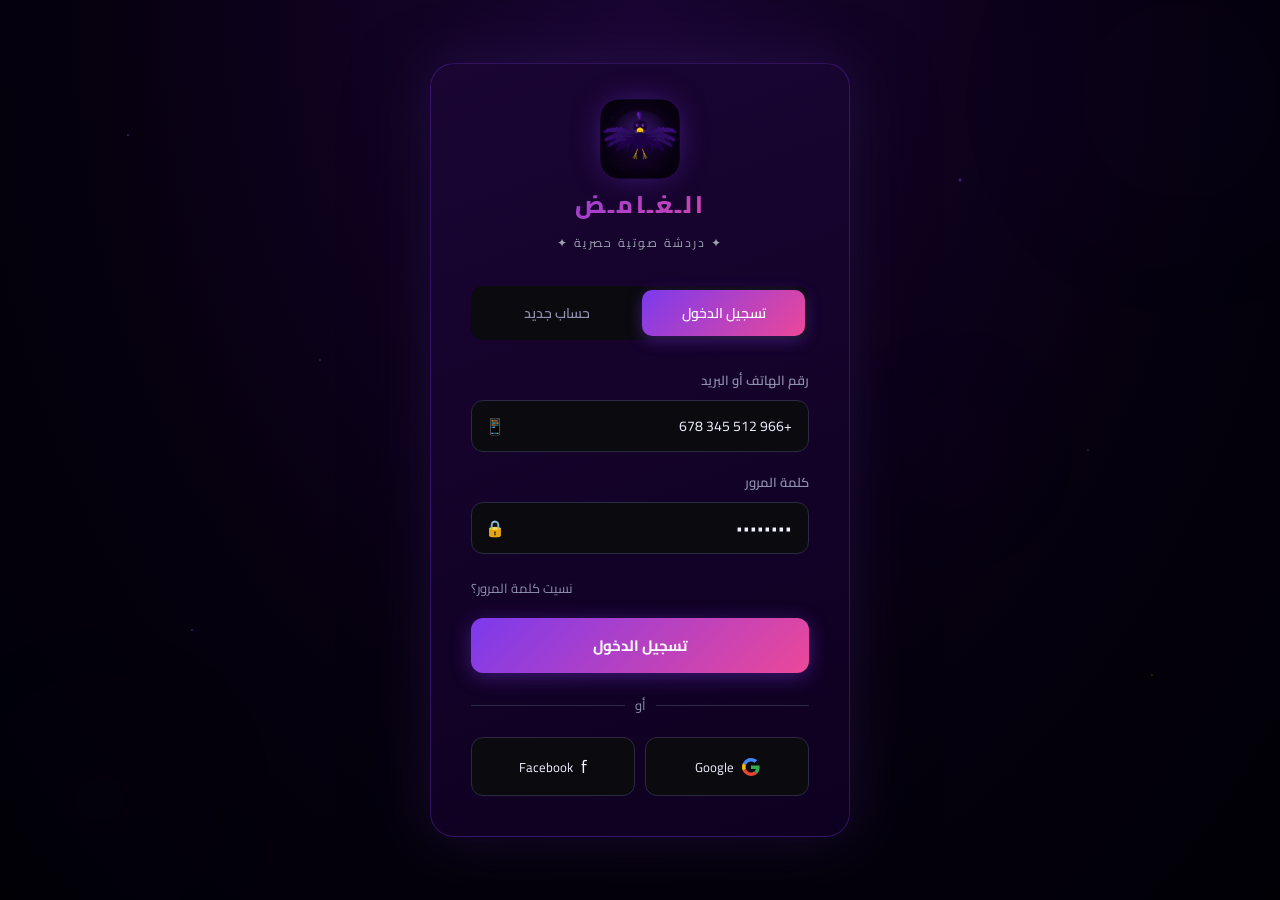
==== index.html @ a75081ca "feat: Al-Ghamid Voice Chat App v3.0 - Full Arabic voice chat with admin panel" ====
<!DOCTYPE html>
<html lang="ar" dir="rtl">
<head>
  <meta charset="UTF-8">
  <meta name="viewport" content="width=device-width, initial-scale=1.0, viewport-fit=cover">
  <meta name="theme-color" content="#06000f">
  <meta name="description" content="الغامض - تطبيق الدردشة الصوتية الحصري. غرف صوتية مباشرة، هدايا متحركة، مستويات وشارات، وتواصل بلا حدود">
  <meta name="keywords" content="الغامض, دردشة صوتية, غرف صوتية, بث مباشر, هدايا, تواصل صوتي">
  <meta name="author" content="الغامض">
  <meta name="mobile-web-app-capable" content="yes">
  <meta name="apple-mobile-web-app-capable" content="yes">
  <meta name="apple-mobile-web-app-status-bar-style" content="black-translucent">
  <meta name="apple-mobile-web-app-title" content="الغامض">
  <meta name="msapplication-TileColor" content="#06000f">
  <meta name="msapplication-tap-highlight" content="no">

  <!-- Open Graph -->
  <meta property="og:type" content="website">
  <meta property="og:title" content="الغامض - الدردشة الصوتية">
  <meta property="og:description" content="انضم للغامض — تواصل صوتي حصري بلا حدود. غرف مباشرة، هدايا، ترتيب">
  <meta property="og:image" content="icons/icon-512.png">

  <title>الغامض — الدردشة الصوتية</title>

  <!-- PWA Manifest -->
  <link rel="manifest" href="manifest.json">

  <!-- Icons -->
  <link rel="icon" href="icons/icon.svg" type="image/svg+xml">
  <link rel="apple-touch-icon" sizes="180x180" href="icons/icon-192.png">

  <!-- Preconnect to Google Fonts (performance) -->
  <link rel="preconnect" href="https://fonts.googleapis.com">
  <link rel="preconnect" href="https://fonts.gstatic.com" crossorigin>

  <link rel="stylesheet" href="css/style.css">

  <!-- Critical inline styles to avoid FOUC -->
  <style>
    html { background: #0A0A0F; }
    #app { display: none; }
    .hidden { display: none !important; }
  </style>
</head>
<body>

<!-- ========== AUTH PAGE ========== -->
<div id="authPage">
  <div class="auth-container auth-page">
    <div class="auth-bg-circles">
      <div class="circle circle-1"></div>
      <div class="circle circle-2"></div>
      <div class="circle circle-3"></div>
    </div>
    <div class="auth-card">
      <div class="auth-logo">
        <div class="logo-icon" style="display:flex;align-items:center;justify-content:center;margin-bottom:8px">
          <img src="icons/icon.svg" alt="الغامض" class="alghamid-logo-img" style="width:80px;height:80px">
        </div>
        <h1 class="alghamid-title">الـغـامـض</h1>
        <p style="color:#9ca3af;font-size:12px;letter-spacing:2px;margin-top:4px">✦ دردشة صوتية حصرية ✦</p>
      </div>

      <div class="auth-tabs">
        <button class="auth-tab active" id="loginTab" onclick="switchAuthTab('login')">تسجيل الدخول</button>
        <button class="auth-tab" id="registerTab" onclick="switchAuthTab('register')">حساب جديد</button>
      </div>

      <!-- Login Form -->
      <div class="auth-form" id="loginForm">
        <div class="form-group">
          <label>رقم الهاتف أو البريد</label>
          <div class="input-icon-group">
            <span class="icon">📱</span>
            <input type="text" class="form-control" id="loginPhone" placeholder="+966 5xx xxx xxxx" value="+966 512 345 678">
          </div>
        </div>
        <div class="form-group">
          <label>كلمة المرور</label>
          <div class="input-icon-group">
            <span class="icon">🔒</span>
            <input type="password" class="form-control" id="loginPass" placeholder="••••••••" value="12345678">
          </div>
        </div>
        <div style="text-align:left;margin-bottom:16px">
          <button class="btn-ghost" style="font-size:13px;padding:0">نسيت كلمة المرور؟</button>
        </div>
        <button class="btn-primary" onclick="handleLogin()">تسجيل الدخول</button>
        <div class="divider">أو</div>
        <div class="social-login">
          <button class="btn-social" onclick="handleGoogleLogin()">
            <svg width="18" height="18" viewBox="0 0 48 48" style="vertical-align:middle"><path fill="#4285F4" d="M24 9.5c3.54 0 6.71 1.22 9.21 3.6l6.85-6.85C35.9 2.38 30.47 0 24 0 14.62 0 6.51 5.38 2.56 13.22l7.98 6.19C12.43 13.72 17.74 9.5 24 9.5z"/><path fill="#34A853" d="M46.98 24.55c0-1.57-.15-3.09-.38-4.55H24v9.02h12.94c-.58 2.96-2.26 5.48-4.78 7.18l7.73 6c4.51-4.18 7.09-10.36 7.09-17.65z"/><path fill="#FBBC05" d="M10.53 28.59A14.5 14.5 0 019.5 24c0-1.59.28-3.14.76-4.59L2.56 13.22A23.94 23.94 0 000 24c0 3.77.87 7.35 2.56 10.78l7.97-6.19z"/><path fill="#EA4335" d="M24 48c6.48 0 11.93-2.13 15.89-5.81l-7.73-6c-2.15 1.45-4.92 2.3-8.16 2.3-6.26 0-11.57-4.22-13.47-9.91l-7.98 6.19C6.51 42.62 14.62 48 24 48z"/></svg> Google
          </button>
          <button class="btn-social" onclick="handleGoogleLogin()">
            <span style="font-size:18px">f</span> Facebook
          </button>
        </div>
      </div>

      <!-- Register Form -->
      <div class="auth-form hidden" id="registerForm">
        <div class="form-group">
          <label>الاسم الكامل</label>
          <div class="input-icon-group">
            <span class="icon">👤</span>
            <input type="text" class="form-control" id="regName" placeholder="أدخل اسمك الكامل">
          </div>
        </div>
        <div class="form-group">
          <label>رقم الهاتف</label>
          <div class="input-icon-group">
            <span class="icon">📱</span>
            <input type="tel" class="form-control" id="regPhone" placeholder="+966 5xx xxx xxxx">
          </div>
        </div>
        <div class="form-group">
          <label>كلمة المرور</label>
          <div class="input-icon-group">
            <span class="icon">🔒</span>
            <input type="password" class="form-control" id="regPass" placeholder="8 أحرف على الأقل">
          </div>
        </div>
        <div class="form-group">
          <label>تاريخ الميلاد</label>
          <input type="date" class="form-control" id="regBirth">
        </div>
        <div style="font-size:12px;color:var(--text-secondary);margin-bottom:16px;line-height:1.6">
          بالتسجيل أنت توافق على
          <span style="color:var(--primary-light);cursor:pointer">شروط الخدمة</span> و
          <span style="color:var(--primary-light);cursor:pointer">سياسة الخصوصية</span>
        </div>
        <button class="btn-primary" onclick="handleRegister()">إنشاء حساب</button>
      </div>
    </div>
  </div>
</div>

<!-- ========== MAIN APP ========== -->
<div id="app" class="hidden">
  <div class="app-layout">

    <!-- Sidebar -->
    <div class="sidebar" id="sidebar">
      <div class="sidebar-logo">
        <img src="icons/icon.svg" alt="الغامض" style="width:36px;height:36px;border-radius:10px;box-shadow:0 0 14px rgba(124,58,237,0.5)">
        <h2 style="background:linear-gradient(135deg,#a78bfa,#e879f9);-webkit-background-clip:text;-webkit-text-fill-color:transparent;background-clip:text;letter-spacing:1px">الغامض</h2>
      </div>

      <div class="sidebar-user" id="sidebarUser" onclick="navigate('profile')"></div>

      <nav class="sidebar-nav">
        <div class="nav-section">
          <div class="nav-section-title">الرئيسية</div>
          <div class="nav-item active" data-page="home" onclick="navigate('home')">
            <span class="nav-icon">🏠</span> الرئيسية
          </div>
          <div class="nav-item" data-page="explore" onclick="navigate('explore')">
            <span class="nav-icon">🔍</span> استكشاف
          </div>
          <div class="nav-item" data-page="notifications" onclick="navigate('notifications')">
            <span class="nav-icon">🔔</span> الإشعارات
            <span class="badge">3</span>
          </div>
        </div>

        <div class="nav-section">
          <div class="nav-section-title">المجتمع</div>
          <div class="nav-item" data-page="ranking" onclick="navigate('ranking')">
            <span class="nav-icon">🏆</span> الترتيب
          </div>
          <div class="nav-item" data-page="feed" onclick="navigate('feed')">
            <span class="nav-icon">📰</span> النشاط الاجتماعي
          </div>
          <div class="nav-item" data-page="challenges" onclick="navigate('challenges')">
            <span class="nav-icon">🎯</span> التحديات
          </div>
          <div class="nav-item" data-page="friends" onclick="navigate('friends')">
            <span class="nav-icon">👫</span> الأصدقاء
          </div>
          <div class="nav-item" data-page="levels" onclick="navigate('levels')">
            <span class="nav-icon">⭐</span> المستويات والشارات
          </div>
          <div class="nav-item" onclick="showCreateRoom()">
            <span class="nav-icon">➕</span> إنشاء غرفة
          </div>
          <div class="nav-item" data-page="live" onclick="navigate('live')">
            <span class="nav-icon">🔴</span> البث المباشر
          </div>
        </div>

        <div class="nav-section">
          <div class="nav-section-title">حسابي</div>
          <div class="nav-item" data-page="profile" onclick="navigate('profile')">
            <span class="nav-icon">👤</span> ملفي الشخصي
          </div>
          <div class="nav-item" data-page="wallet" onclick="navigate('wallet')">
            <span class="nav-icon">💰</span> المحفظة
          </div>
          <div class="nav-item" data-page="store" onclick="navigate('store')">
            <span class="nav-icon">🛒</span> المتجر
          </div>
          <div class="nav-item" data-page="messages" onclick="navigate('messages')">
            <span class="nav-icon">💬</span> الرسائل
          </div>
          <div class="nav-item" data-page="people" onclick="navigate('people')">
            <span class="nav-icon">👥</span> الأشخاص
          </div>
          <div class="nav-item" data-page="vfx" onclick="navigate('vfx')">
            <span class="nav-icon">🎭</span> فلاتر الصوت
          </div>
          <div class="nav-item" data-page="settings" onclick="navigate('settings')">
            <span class="nav-icon">⚙️</span> الإعدادات
          </div>
        </div>

        <!-- Admin Link — مرئي للمدير فقط -->
        <div class="nav-section" id="sidebarAdminLink" style="display:none">
          <div class="nav-section-title" style="color:#ef4444">المدير</div>
          <a href="admin.html" target="_blank" class="nav-item" style="background:rgba(239,68,68,0.08);border:1px solid rgba(239,68,68,0.2);border-radius:12px;margin:0 4px;text-decoration:none;color:var(--text-primary)">
            <span class="nav-icon">🔐</span>
            <span>لوحة التحكم</span>
            <span style="margin-right:auto;font-size:9px;background:rgba(239,68,68,0.2);color:#ef4444;padding:2px 6px;border-radius:8px;font-weight:800">ADMIN</span>
          </a>
        </div>

      </nav>

      <div class="sidebar-bottom">
        <button onclick="navigate('wallet')" title="المحفظة">💰</button>
        <button onclick="navigate('notifications')" title="الإشعارات">🔔</button>
        <button onclick="navigate('settings')" title="الإعدادات">⚙️</button>
        <button onclick="logout()" title="تسجيل الخروج">🚪</button>
      </div>
    </div>

    <!-- Main Content -->
    <div class="main-content" id="mainContent"></div>

    <!-- FAB -->
    <button class="fab" onclick="showCreateRoom()" title="إنشاء غرفة جديدة">+</button>

    <!-- Sidebar Overlay (mobile) -->
    <div class="sidebar-overlay" id="sidebarOverlay" onclick="closeSidebar()"></div>

    <!-- Mobile Bottom Nav -->
    <nav class="mobile-nav" id="mobileNav">
      <div class="mobile-nav-items">
        <button class="mobile-nav-item active" data-page="home" onclick="navigate('home')">
          <span class="nav-emoji">🏠</span>
          <span class="nav-label">الرئيسية</span>
        </button>
        <button class="mobile-nav-item" data-page="feed" onclick="navigate('feed')">
          <span class="nav-emoji">📰</span>
          <span class="nav-label">النشاط</span>
        </button>
        <button class="mobile-nav-item" onclick="showCreateRoom()" style="position:relative">
          <span style="width:46px;height:46px;background:linear-gradient(135deg,#7C3AED,#EC4899);border-radius:50%;display:flex;align-items:center;justify-content:center;font-size:22px;color:white;box-shadow:0 4px 15px rgba(124,58,237,0.5)">+</span>
        </button>
        <button class="mobile-nav-item" data-page="challenges" onclick="navigate('challenges')">
          <span class="nav-emoji">🎯</span>
          <span class="nav-label">التحديات</span>
        </button>
        <button class="mobile-nav-item" data-page="profile" onclick="navigate('profile')">
          <span class="nav-emoji">👤</span>
          <span class="nav-label">حسابي</span>
        </button>
      </div>
    </nav>

  </div>
</div>

<!-- ========== CREATE ROOM MODAL ========== -->
<div class="modal-overlay hidden" id="createRoomModal" onclick="if(event.target===this)hideCreateRoom()">
  <div class="modal">
    <div class="modal-header">
      <div class="modal-title">🎙️ إنشاء غرفة جديدة</div>
      <button class="modal-close" onclick="hideCreateRoom()">✕</button>
    </div>

    <div class="form-group">
      <label>اسم الغرفة *</label>
      <input type="text" class="form-control" id="roomName" placeholder="أدخل اسم غرفتك...">
    </div>

    <div class="form-group">
      <label>وصف الغرفة</label>
      <textarea class="form-control" id="roomDesc" rows="3" placeholder="عن ماذا تريد التحدث؟" style="resize:vertical"></textarea>
    </div>

    <div class="form-group">
      <label>نوع الغرفة</label>
      <div class="room-type-grid">
        <div class="room-type-item selected" onclick="selectRoomType(this)">
          <div class="type-icon">🎵</div>
          <div class="type-name">موسيقى</div>
        </div>
        <div class="room-type-item" onclick="selectRoomType(this)">
          <div class="type-icon">💻</div>
          <div class="type-name">تقنية</div>
        </div>
        <div class="room-type-item" onclick="selectRoomType(this)">
          <div class="type-icon">😂</div>
          <div class="type-name">كوميديا</div>
        </div>
        <div class="room-type-item" onclick="selectRoomType(this)">
          <div class="type-icon">⚽</div>
          <div class="type-name">رياضة</div>
        </div>
        <div class="room-type-item" onclick="selectRoomType(this)">
          <div class="type-icon">🎮</div>
          <div class="type-name">ألعاب</div>
        </div>
        <div class="room-type-item" onclick="selectRoomType(this)">
          <div class="type-icon">📖</div>
          <div class="type-name">قرآن</div>
        </div>
      </div>
    </div>

    <div class="form-group">
      <label>خصوصية الغرفة</label>
      <div style="display:flex;gap:10px">
        <label style="flex:1;padding:12px;background:var(--bg-dark);border:1px solid var(--primary);border-radius:12px;cursor:pointer;display:flex;align-items:center;gap:8px;font-size:13px">
          <input type="radio" name="roomPrivacy" value="public" checked style="accent-color:var(--primary)"> 🌐 عامة
        </label>
        <label style="flex:1;padding:12px;background:var(--bg-dark);border:1px solid var(--border);border-radius:12px;cursor:pointer;display:flex;align-items:center;gap:8px;font-size:13px">
          <input type="radio" name="roomPrivacy" value="private" style="accent-color:var(--primary)"> 🔒 خاصة
        </label>
      </div>
    </div>

    <div style="display:flex;gap:10px;margin-top:8px">
      <button class="btn-secondary" style="flex:1" onclick="hideCreateRoom()">إلغاء</button>
      <button class="btn-primary" style="flex:2" onclick="createRoom()">🚀 إنشاء الغرفة</button>
    </div>
  </div>
</div>

<!-- ========== TOAST CONTAINER ========== -->
<div class="toast-container" id="toastContainer"></div>

<script src="js/data.js"></script>
<script src="js/app.js"></script>
<script src="js/audio.js"></script>
<script src="js/perf.js"></script>
<script src="js/features.js"></script>
<script src="js/social.js"></script>
<script src="js/extras.js"></script>
<script>
function selectRoomType(el) {
  document.querySelectorAll('.room-type-item').forEach(i => i.classList.remove('selected'));
  el.classList.add('selected');
}
</script>
</body>
</html>
---- css/style.css ----
@import url('https://fonts.googleapis.com/css2?family=Cairo:wght@300;400;500;600;700;800;900&display=swap');

/* ── OWNER GOLD NAME STYLE ── */
.owner-gold-name {
  background: linear-gradient(135deg, #F5C518, #FFD700, #D4A017, #F5C518);
  background-size: 200% 200%;
  -webkit-background-clip: text;
  -webkit-text-fill-color: transparent;
  background-clip: text;
  font-weight: 900;
  text-shadow: none;
  filter: drop-shadow(0 0 1px #000) drop-shadow(0 0 2px rgba(0,0,0,0.8));
  animation: goldShimmer 3s ease infinite;
  position: relative;
}
.owner-gold-id {
  background: linear-gradient(135deg, #F5C518, #D4A017);
  -webkit-background-clip: text;
  -webkit-text-fill-color: transparent;
  background-clip: text;
  font-weight: 900;
  filter: drop-shadow(0 0 1px #000);
}
.owner-frame {
  border: 3px solid #F5C518 !important;
  box-shadow: 0 0 20px rgba(245,197,24,0.6), 0 0 40px rgba(245,197,24,0.3), inset 0 0 15px rgba(245,197,24,0.1) !important;
  animation: ownerFramePulse 2s ease-in-out infinite !important;
}
.owner-badge-row {
  display: flex;
  gap: 4px;
  flex-wrap: wrap;
  margin-top: 4px;
}
.owner-badge {
  font-size: 9px;
  font-weight: 900;
  padding: 2px 8px;
  border-radius: 8px;
  display: inline-flex;
  align-items: center;
  gap: 3px;
}
.owner-entry-banner {
  position: fixed;
  top: 0;
  left: 0;
  right: 0;
  z-index: 9999;
  text-align: center;
  padding: 16px;
  background: linear-gradient(135deg, #1a0a00, #2d1800, #F5C518, #2d1800, #1a0a00);
  border-bottom: 2px solid #F5C518;
  animation: entrySlideDown 0.5s ease, entryFadeOut 0.5s ease 3.5s forwards;
  box-shadow: 0 4px 30px rgba(245,197,24,0.4);
}
@keyframes goldShimmer {
  0%,100% { background-position: 0% 50%; }
  50% { background-position: 100% 50%; }
}
@keyframes ownerFramePulse {
  0%,100% { box-shadow: 0 0 20px rgba(245,197,24,0.6), 0 0 40px rgba(245,197,24,0.3); }
  50% { box-shadow: 0 0 30px rgba(245,197,24,0.8), 0 0 60px rgba(245,197,24,0.5); }
}
@keyframes entrySlideDown {
  from { transform: translateY(-100%); opacity: 0; }
  to { transform: translateY(0); opacity: 1; }
}
@keyframes entryFadeOut {
  to { transform: translateY(-100%); opacity: 0; }
}

/* ── Performance: promote animated elements to their own compositing layer ── */
.room-card,
.speaker-item,
.auth-card,
.modal,
.sidebar,
.topbar {
  will-change: transform;
  contain: layout style;
}

.speaking-ring,
.live-dot,
.confetti-piece,
.auth-bg-circles .circle {
  will-change: transform, opacity;
}

/* ── Reduce paint: use transform instead of top/left for animations ── */
@keyframes float {
  0%, 100% { transform: translateY(0) translateZ(0); }
  50%       { transform: translateY(-20px) translateZ(0); }
}

@keyframes pulse {
  0%, 100% { opacity: 1;   transform: scale(1)   translateZ(0); }
  50%       { opacity: 0.5; transform: scale(1.3) translateZ(0); }
}

@keyframes speakRing {
  0%, 100% { opacity: 1;   transform: scale(1)   translateZ(0); }
  50%       { opacity: 0.5; transform: scale(1.1) translateZ(0); }
}

@keyframes skeleton {
  0%   { background-position: 200% 0; }
  100% { background-position: -200% 0; }
}

@keyframes slideUp {
  from { transform: translateY(30px) translateZ(0); opacity: 0; }
  to   { transform: translateY(0)    translateZ(0); opacity: 1; }
}

@keyframes confetti {
  0%   { transform: translateY(0)      rotate(0deg)   translateZ(0); opacity: 1; }
  100% { transform: translateY(-200px) rotate(720deg) translateZ(0); opacity: 0; }
}

/* ── Smooth font rendering ── */
body {
  -webkit-font-smoothing: antialiased;
  -moz-osx-font-smoothing: grayscale;
  text-rendering: optimizeLegibility;
}

/* ── content-visibility: auto on off-screen grids ── */
@supports (content-visibility: auto) {
  .rooms-grid {
    content-visibility: auto;
    contain-intrinsic-size: 0 400px;
  }
}

* {
  margin: 0;
  padding: 0;
  box-sizing: border-box;
}

:root {
  --primary: #7C3AED;
  --primary-dark: #5B21B6;
  --primary-light: #A78BFA;
  --secondary: #EC4899;
  --secondary-dark: #BE185D;
  --accent: #F59E0B;
  --bg-dark: #0A0A0F;
  --bg-card: #12121A;
  --bg-card2: #1A1A28;
  --bg-card3: #22223A;
  --text-primary: #F0F0FF;
  --text-secondary: #9090B0;
  --text-muted: #505070;
  --border: #2A2A45;
  --green: #10B981;
  --red: #EF4444;
  --gold: #F59E0B;
  --gradient-1: linear-gradient(135deg, #7C3AED, #EC4899);
  --gradient-2: linear-gradient(135deg, #3B82F6, #7C3AED);
  --gradient-3: linear-gradient(135deg, #10B981, #3B82F6);
  --shadow: 0 4px 30px rgba(124, 58, 237, 0.15);
  --shadow-card: 0 8px 32px rgba(0, 0, 0, 0.4);
}

body {
  font-family: 'Cairo', sans-serif;
  background: var(--bg-dark);
  color: var(--text-primary);
  direction: rtl;
  min-height: 100vh;
  overflow-x: hidden;
}

/* Scrollbar */
::-webkit-scrollbar { width: 5px; }
::-webkit-scrollbar-track { background: var(--bg-dark); }
::-webkit-scrollbar-thumb { background: var(--primary); border-radius: 10px; }

/* Auth Pages */
.auth-container {
  min-height: 100vh;
  display: flex;
  align-items: center;
  justify-content: center;
  background: var(--bg-dark);
  position: relative;
  overflow: hidden;
}

.auth-bg-circles {
  position: absolute;
  inset: 0;
  pointer-events: none;
}

.auth-bg-circles .circle {
  position: absolute;
  border-radius: 50%;
  filter: blur(80px);
  opacity: 0.15;
  animation: float 6s infinite ease-in-out;
}

.auth-bg-circles .circle-1 {
  width: 400px; height: 400px;
  background: var(--primary);
  top: -100px; right: -100px;
}

.auth-bg-circles .circle-2 {
  width: 300px; height: 300px;
  background: var(--secondary);
  bottom: -50px; left: -50px;
  animation-delay: 2s;
}

.auth-bg-circles .circle-3 {
  width: 200px; height: 200px;
  background: var(--accent);
  top: 50%; left: 50%;
  transform: translate(-50%, -50%);
  animation-delay: 4s;
}

.auth-card {
  background: var(--bg-card);
  border: 1px solid var(--border);
  border-radius: 24px;
  padding: 40px;
  width: 100%;
  max-width: 420px;
  position: relative;
  z-index: 1;
  box-shadow: var(--shadow-card);
}

.auth-logo {
  text-align: center;
  margin-bottom: 32px;
}

.auth-logo .logo-icon {
  width: 70px; height: 70px;
  background: var(--gradient-1);
  border-radius: 20px;
  display: flex;
  align-items: center;
  justify-content: center;
  margin: 0 auto 12px;
  font-size: 30px;
  box-shadow: 0 0 30px rgba(124, 58, 237, 0.5);
}

.auth-logo h1 {
  font-size: 24px;
  font-weight: 800;
  background: var(--gradient-1);
  -webkit-background-clip: text;
  -webkit-text-fill-color: transparent;
  background-clip: text;
}

.auth-logo p {
  color: var(--text-secondary);
  font-size: 14px;
  margin-top: 4px;
}

.auth-tabs {
  display: flex;
  background: var(--bg-dark);
  border-radius: 12px;
  padding: 4px;
  margin-bottom: 28px;
  gap: 4px;
}

.auth-tab {
  flex: 1;
  padding: 10px;
  border: none;
  background: transparent;
  color: var(--text-secondary);
  font-family: 'Cairo', sans-serif;
  font-size: 14px;
  font-weight: 600;
  border-radius: 10px;
  cursor: pointer;
  transition: all 0.3s;
}

.auth-tab.active {
  background: var(--gradient-1);
  color: white;
  box-shadow: 0 4px 15px rgba(124, 58, 237, 0.4);
}

.form-group {
  margin-bottom: 18px;
}

.form-group label {
  display: block;
  margin-bottom: 8px;
  font-size: 13px;
  font-weight: 600;
  color: var(--text-secondary);
}

.form-control {
  width: 100%;
  padding: 12px 16px;
  background: var(--bg-dark);
  border: 1px solid var(--border);
  border-radius: 12px;
  color: var(--text-primary);
  font-family: 'Cairo', sans-serif;
  font-size: 14px;
  transition: all 0.3s;
  outline: none;
}

.form-control:focus {
  border-color: var(--primary);
  box-shadow: 0 0 0 3px rgba(124, 58, 237, 0.15);
}

.form-control::placeholder {
  color: var(--text-secondary);
}

.input-icon-group {
  position: relative;
}

.input-icon-group .form-control {
  padding-left: 44px;
}

.input-icon-group .icon {
  position: absolute;
  left: 14px;
  top: 50%;
  transform: translateY(-50%);
  color: var(--text-secondary);
  font-size: 16px;
}

.btn-primary {
  width: 100%;
  padding: 13px;
  background: var(--gradient-1);
  border: none;
  border-radius: 12px;
  color: white;
  font-family: 'Cairo', sans-serif;
  font-size: 15px;
  font-weight: 700;
  cursor: pointer;
  transition: all 0.3s;
  box-shadow: 0 4px 20px rgba(124, 58, 237, 0.4);
}

.btn-primary:hover {
  transform: translateY(-2px);
  box-shadow: 0 6px 25px rgba(124, 58, 237, 0.6);
}

.btn-primary:active {
  transform: translateY(0);
}

.btn-secondary {
  padding: 10px 20px;
  background: var(--bg-card3);
  border: 1px solid var(--border);
  border-radius: 10px;
  color: var(--text-primary);
  font-family: 'Cairo', sans-serif;
  font-size: 14px;
  font-weight: 600;
  cursor: pointer;
  transition: all 0.3s;
}

.btn-secondary:hover {
  background: var(--bg-card2);
  border-color: var(--primary);
}

.btn-ghost {
  padding: 10px 20px;
  background: transparent;
  border: none;
  color: var(--text-secondary);
  font-family: 'Cairo', sans-serif;
  font-size: 14px;
  cursor: pointer;
  transition: all 0.3s;
}

.btn-ghost:hover {
  color: var(--text-primary);
}

.social-login {
  display: flex;
  gap: 10px;
  margin-top: 20px;
}

.btn-social {
  flex: 1;
  padding: 12px;
  border: 1px solid var(--border);
  background: var(--bg-dark);
  border-radius: 12px;
  color: var(--text-primary);
  font-family: 'Cairo', sans-serif;
  font-size: 13px;
  cursor: pointer;
  transition: all 0.3s;
  display: flex;
  align-items: center;
  justify-content: center;
  gap: 8px;
}

.btn-social:hover {
  border-color: var(--primary);
  background: var(--bg-card2);
}

.divider {
  display: flex;
  align-items: center;
  gap: 10px;
  margin: 20px 0;
  color: var(--text-secondary);
  font-size: 13px;
}

.divider::before, .divider::after {
  content: '';
  flex: 1;
  height: 1px;
  background: var(--border);
}

/* App Layout */
.app-layout {
  display: flex;
  min-height: 100vh;
}

/* Sidebar */
.sidebar {
  width: 260px;
  background: var(--bg-card);
  border-left: 1px solid var(--border);
  display: flex;
  flex-direction: column;
  position: fixed;
  top: 0;
  right: 0;
  bottom: 0;
  z-index: 100;
  transition: all 0.3s;
}

.sidebar-logo {
  padding: 20px;
  border-bottom: 1px solid var(--border);
  display: flex;
  align-items: center;
  gap: 12px;
}

.sidebar-logo .logo-mini {
  width: 40px; height: 40px;
  background: var(--gradient-1);
  border-radius: 12px;
  display: flex;
  align-items: center;
  justify-content: center;
  font-size: 18px;
  flex-shrink: 0;
  box-shadow: 0 4px 15px rgba(124, 58, 237, 0.4);
}

.sidebar-logo h2 {
  font-size: 18px;
  font-weight: 800;
  background: var(--gradient-1);
  -webkit-background-clip: text;
  -webkit-text-fill-color: transparent;
  background-clip: text;
}

.sidebar-user {
  padding: 16px 20px;
  border-bottom: 1px solid var(--border);
  display: flex;
  align-items: center;
  gap: 12px;
  cursor: pointer;
  transition: background 0.2s;
}

.sidebar-user:hover {
  background: var(--bg-card2);
}

.avatar {
  position: relative;
  flex-shrink: 0;
}

.avatar img, .avatar .avatar-placeholder {
  width: 40px; height: 40px;
  border-radius: 50%;
  object-fit: cover;
}

.avatar .avatar-placeholder {
  display: flex;
  align-items: center;
  justify-content: center;
  font-weight: 700;
  font-size: 16px;
  color: white;
}

.avatar .status-dot {
  position: absolute;
  bottom: 1px;
  left: 1px;
  width: 11px; height: 11px;
  border-radius: 50%;
  border: 2px solid var(--bg-card);
}

.avatar .status-dot.online { background: var(--green); }
.avatar .status-dot.offline { background: var(--text-secondary); }
.avatar .status-dot.busy { background: var(--red); }

.sidebar-user-info {
  flex: 1;
  min-width: 0;
}

.sidebar-user-info .name {
  font-size: 14px;
  font-weight: 700;
  white-space: nowrap;
  overflow: hidden;
  text-overflow: ellipsis;
}

.sidebar-user-info .handle {
  font-size: 12px;
  color: var(--text-secondary);
}

.sidebar-nav {
  flex: 1;
  padding: 12px 10px;
  overflow-y: auto;
}

.nav-section {
  margin-bottom: 8px;
}

.nav-section-title {
  font-size: 11px;
  font-weight: 700;
  color: var(--text-secondary);
  padding: 6px 12px;
  text-transform: uppercase;
  letter-spacing: 0.5px;
}

.nav-item {
  display: flex;
  align-items: center;
  gap: 12px;
  padding: 11px 14px;
  border-radius: 12px;
  cursor: pointer;
  transition: all 0.2s;
  color: var(--text-secondary);
  font-size: 14px;
  font-weight: 600;
  text-decoration: none;
  margin-bottom: 2px;
}

.nav-item:hover {
  background: var(--bg-card2);
  color: var(--text-primary);
}

.nav-item.active {
  background: rgba(124, 58, 237, 0.15);
  color: var(--primary-light);
}

.nav-item .nav-icon {
  font-size: 18px;
  width: 22px;
  text-align: center;
  flex-shrink: 0;
}

.nav-item .badge {
  margin-right: auto;
  background: var(--red);
  color: white;
  font-size: 10px;
  font-weight: 700;
  padding: 2px 7px;
  border-radius: 20px;
  min-width: 20px;
  text-align: center;
}

.sidebar-bottom {
  padding: 12px;
  border-top: 1px solid var(--border);
  display: flex;
  gap: 8px;
}

.sidebar-bottom button {
  flex: 1;
  padding: 10px;
  background: transparent;
  border: 1px solid var(--border);
  border-radius: 10px;
  color: var(--text-secondary);
  cursor: pointer;
  font-size: 16px;
  transition: all 0.2s;
}

.sidebar-bottom button:hover {
  background: var(--bg-card2);
  color: var(--text-primary);
}

/* Main Content */
.main-content {
  flex: 1;
  margin-right: 260px;
  min-height: 100vh;
}

/* Top Bar */
.topbar {
  position: sticky;
  top: 0;
  z-index: 50;
  background: rgba(10, 10, 15, 0.9);
  -webkit-backdrop-filter: blur(20px);
  backdrop-filter: blur(20px);
  border-bottom: 1px solid var(--border);
  padding: 14px 24px;
  display: flex;
  align-items: center;
  gap: 16px;
}

.topbar-title {
  font-size: 20px;
  font-weight: 800;
  flex: 1;
}

.search-bar {
  position: relative;
  width: 280px;
}

.search-bar input {
  width: 100%;
  padding: 10px 16px 10px 44px;
  background: var(--bg-card);
  border: 1px solid var(--border);
  border-radius: 12px;
  color: var(--text-primary);
  font-family: 'Cairo', sans-serif;
  font-size: 14px;
  outline: none;
  transition: all 0.3s;
}

.search-bar input:focus {
  border-color: var(--primary);
  box-shadow: 0 0 0 3px rgba(124, 58, 237, 0.1);
}

.search-bar .search-icon {
  position: absolute;
  left: 14px;
  top: 50%;
  transform: translateY(-50%);
  color: var(--text-secondary);
  font-size: 16px;
}

.topbar-actions {
  display: flex;
  gap: 8px;
}

.topbar-btn {
  width: 40px; height: 40px;
  background: var(--bg-card);
  border: 1px solid var(--border);
  border-radius: 10px;
  color: var(--text-secondary);
  cursor: pointer;
  display: flex;
  align-items: center;
  justify-content: center;
  font-size: 18px;
  transition: all 0.2s;
  position: relative;
}

.topbar-btn:hover {
  background: var(--bg-card2);
  color: var(--text-primary);
  border-color: var(--primary);
}

.topbar-btn .notif-dot {
  position: absolute;
  top: 6px;
  left: 6px;
  width: 8px; height: 8px;
  background: var(--red);
  border-radius: 50%;
  border: 2px solid var(--bg-dark);
}

/* Page Content */
.page-content {
  padding: 24px;
}

/* Categories */
.categories {
  display: flex;
  gap: 8px;
  margin-bottom: 24px;
  flex-wrap: wrap;
}

.category-chip {
  padding: 8px 18px;
  border-radius: 50px;
  background: var(--bg-card);
  border: 1px solid var(--border);
  color: var(--text-secondary);
  font-family: 'Cairo', sans-serif;
  font-size: 13px;
  font-weight: 600;
  cursor: pointer;
  transition: all 0.2s;
  white-space: nowrap;
}

.category-chip:hover {
  border-color: var(--primary);
  color: var(--primary-light);
}

.category-chip.active {
  background: var(--gradient-1);
  border-color: transparent;
  color: white;
  box-shadow: 0 4px 12px rgba(124, 58, 237, 0.4);
}

/* Live Rooms Grid */
.section-header {
  display: flex;
  align-items: center;
  justify-content: space-between;
  margin-bottom: 16px;
}

.section-title {
  font-size: 17px;
  font-weight: 800;
  display: flex;
  align-items: center;
  gap: 8px;
}

.live-dot {
  width: 8px; height: 8px;
  background: var(--red);
  border-radius: 50%;
  animation: pulse 1.5s infinite;
}

.see-all {
  color: var(--primary-light);
  font-size: 13px;
  font-weight: 600;
  cursor: pointer;
  background: none;
  border: none;
  font-family: 'Cairo', sans-serif;
}

.rooms-grid {
  display: grid;
  grid-template-columns: repeat(auto-fill, minmax(300px, 1fr));
  gap: 16px;
  margin-bottom: 32px;
}

.room-card {
  background: var(--bg-card);
  border: 1px solid var(--border);
  border-radius: 18px;
  padding: 18px;
  cursor: pointer;
  transition: all 0.3s;
  position: relative;
  overflow: hidden;
}

.room-card::before {
  content: '';
  position: absolute;
  inset: 0;
  background: var(--gradient-1);
  opacity: 0;
  transition: opacity 0.3s;
}

.room-card:hover {
  border-color: var(--primary);
  transform: translateY(-3px);
  box-shadow: 0 12px 40px rgba(124, 58, 237, 0.2);
}

.room-card:hover::before {
  opacity: 0.05;
}

.room-card-header {
  display: flex;
  align-items: flex-start;
  justify-content: space-between;
  margin-bottom: 12px;
  position: relative;
}

.room-badge {
  padding: 4px 10px;
  border-radius: 20px;
  font-size: 11px;
  font-weight: 700;
  display: flex;
  align-items: center;
  gap: 5px;
}

.room-badge.live {
  background: rgba(239, 68, 68, 0.15);
  color: var(--red);
  border: 1px solid rgba(239, 68, 68, 0.3);
}

.room-badge.new {
  background: rgba(16, 185, 129, 0.15);
  color: var(--green);
  border: 1px solid rgba(16, 185, 129, 0.3);
}

.room-badge.featured {
  background: rgba(245, 158, 11, 0.15);
  color: var(--gold);
  border: 1px solid rgba(245, 158, 11, 0.3);
}

.room-card-category {
  font-size: 11px;
  color: var(--text-secondary);
  background: var(--bg-dark);
  padding: 3px 10px;
  border-radius: 20px;
  border: 1px solid var(--border);
}

.room-card-title {
  font-size: 15px;
  font-weight: 700;
  margin-bottom: 8px;
  line-height: 1.4;
  position: relative;
}

.room-card-desc {
  font-size: 13px;
  color: var(--text-secondary);
  margin-bottom: 14px;
  line-height: 1.6;
  position: relative;
  display: -webkit-box;
  -webkit-line-clamp: 2;
  -webkit-box-orient: vertical;
  overflow: hidden;
}

.room-card-speakers {
  display: flex;
  align-items: center;
  gap: 6px;
  margin-bottom: 12px;
  position: relative;
}

.speakers-avatars {
  display: flex;
  flex-direction: row-reverse;
}

.speakers-avatars .speaker-avatar {
  width: 32px; height: 32px;
  border-radius: 50%;
  border: 2px solid var(--bg-card);
  margin-left: -8px;
  object-fit: cover;
  position: relative;
}

.speakers-avatars .speaker-avatar:last-child {
  margin-left: 0;
}

.room-card-meta {
  display: flex;
  align-items: center;
  justify-content: space-between;
  position: relative;
}

.room-listeners {
  display: flex;
  align-items: center;
  gap: 5px;
  font-size: 12px;
  color: var(--text-secondary);
}

.room-join-btn {
  padding: 7px 18px;
  background: rgba(124, 58, 237, 0.15);
  border: 1px solid rgba(124, 58, 237, 0.4);
  border-radius: 20px;
  color: var(--primary-light);
  font-family: 'Cairo', sans-serif;
  font-size: 12px;
  font-weight: 700;
  cursor: pointer;
  transition: all 0.2s;
}

.room-join-btn:hover {
  background: var(--primary);
  color: white;
  border-color: var(--primary);
}

/* Stories / Active Users */
.stories-row {
  display: flex;
  gap: 12px;
  margin-bottom: 28px;
  overflow-x: auto;
  padding-bottom: 8px;
}

.stories-row::-webkit-scrollbar { display: none; }

.story-item {
  display: flex;
  flex-direction: column;
  align-items: center;
  gap: 6px;
  cursor: pointer;
  flex-shrink: 0;
}

.story-avatar-wrap {
  width: 60px; height: 60px;
  border-radius: 50%;
  padding: 2px;
  background: var(--gradient-1);
  position: relative;
}

.story-avatar-wrap.no-story {
  background: var(--border);
}

.story-avatar-wrap img, .story-avatar-wrap .story-placeholder {
  width: 100%;
  height: 100%;
  border-radius: 50%;
  object-fit: cover;
  border: 2px solid var(--bg-dark);
}

.story-avatar-wrap .story-placeholder {
  display: flex;
  align-items: center;
  justify-content: center;
  font-size: 22px;
  font-weight: 700;
  background: var(--bg-card3);
  color: var(--text-primary);
}

.story-avatar-wrap .live-badge {
  position: absolute;
  bottom: -2px;
  left: 50%;
  transform: translateX(-50%);
  background: var(--red);
  color: white;
  font-size: 8px;
  font-weight: 800;
  padding: 1px 5px;
  border-radius: 4px;
  border: 1.5px solid var(--bg-dark);
}

.story-name {
  font-size: 11px;
  color: var(--text-secondary);
  max-width: 65px;
  text-align: center;
  white-space: nowrap;
  overflow: hidden;
  text-overflow: ellipsis;
}

/* Voice Room Page */
.voice-room-page {
  min-height: 100vh;
  background: var(--bg-dark);
  display: flex;
  flex-direction: column;
}

.room-header {
  padding: 16px 24px;
  background: var(--bg-card);
  border-bottom: 1px solid var(--border);
  display: flex;
  align-items: center;
  gap: 14px;
}

.room-header-info {
  flex: 1;
}

.room-header-info h2 {
  font-size: 18px;
  font-weight: 800;
  margin-bottom: 4px;
}

.room-header-info .room-meta {
  display: flex;
  align-items: center;
  gap: 10px;
  font-size: 13px;
  color: var(--text-secondary);
}

.room-header-info .room-meta span {
  display: flex;
  align-items: center;
  gap: 4px;
}

.room-header-actions {
  display: flex;
  gap: 8px;
}

.room-body {
  display: flex;
  flex: 1;
  height: calc(100vh - 80px);
}

.room-stage {
  flex: 1;
  padding: 24px;
  overflow-y: auto;
}

.room-sidebar {
  width: 320px;
  background: var(--bg-card);
  border-right: 1px solid var(--border);
  display: flex;
  flex-direction: column;
}

/* Speakers Stage */
.stage-section {
  margin-bottom: 28px;
}

.stage-section-title {
  font-size: 13px;
  font-weight: 700;
  color: var(--text-secondary);
  margin-bottom: 16px;
  text-transform: uppercase;
  letter-spacing: 0.5px;
}

.speakers-stage {
  display: grid;
  grid-template-columns: repeat(auto-fill, minmax(110px, 1fr));
  gap: 16px;
}

.speaker-item {
  display: flex;
  flex-direction: column;
  align-items: center;
  gap: 8px;
  padding: 16px 8px;
  background: var(--bg-card2);
  border: 1px solid var(--border);
  border-radius: 16px;
  cursor: pointer;
  transition: all 0.3s;
  position: relative;
}

.speaker-item.speaking {
  border-color: var(--green);
  box-shadow: 0 0 20px rgba(16, 185, 129, 0.2);
}

.speaker-item.muted {
  opacity: 0.7;
}

.speaker-item:hover {
  border-color: var(--primary);
  background: var(--bg-card3);
}

.speaker-item .speaker-avatar-wrap {
  position: relative;
  width: 64px; height: 64px;
}

.speaker-item .speaker-avatar-wrap img, .speaker-item .speaker-avatar-wrap .sp-placeholder {
  width: 64px; height: 64px;
  border-radius: 50%;
  object-fit: cover;
}

.speaker-item .speaker-avatar-wrap .sp-placeholder {
  display: flex;
  align-items: center;
  justify-content: center;
  font-size: 24px;
  font-weight: 700;
  background: var(--bg-card3);
}

.speaker-item .mic-icon {
  position: absolute;
  bottom: 0;
  right: 0;
  width: 22px; height: 22px;
  border-radius: 50%;
  display: flex;
  align-items: center;
  justify-content: center;
  font-size: 11px;
  border: 2px solid var(--bg-card2);
}

.speaker-item .mic-icon.on {
  background: var(--green);
  color: white;
}

.speaker-item .mic-icon.off {
  background: var(--red);
  color: white;
}

.speaker-item .host-crown {
  position: absolute;
  top: -8px;
  left: 50%;
  transform: translateX(-50%);
  font-size: 14px;
}

.speaking-ring {
  position: absolute;
  inset: -4px;
  border-radius: 50%;
  border: 2px solid var(--green);
  animation: speakRing 1s infinite;
}

.speaker-item .speaker-name {
  font-size: 12px;
  font-weight: 700;
  text-align: center;
  max-width: 90px;
  white-space: nowrap;
  overflow: hidden;
  text-overflow: ellipsis;
}

.speaker-item .speaker-role {
  font-size: 10px;
  color: var(--text-secondary);
}

/* Chat Area */
.chat-area {
  display: flex;
  flex-direction: column;
  height: 100%;
}

.chat-tabs {
  display: flex;
  border-bottom: 1px solid var(--border);
}

.chat-tab {
  flex: 1;
  padding: 14px;
  background: transparent;
  border: none;
  color: var(--text-secondary);
  font-family: 'Cairo', sans-serif;
  font-size: 13px;
  font-weight: 600;
  cursor: pointer;
  transition: all 0.2s;
  position: relative;
}

.chat-tab.active {
  color: var(--primary-light);
}

.chat-tab.active::after {
  content: '';
  position: absolute;
  bottom: 0;
  left: 10%;
  right: 10%;
  height: 2px;
  background: var(--gradient-1);
  border-radius: 2px 2px 0 0;
}

.chat-messages {
  flex: 1;
  overflow-y: auto;
  padding: 14px;
  display: flex;
  flex-direction: column;
  gap: 12px;
}

.chat-message {
  display: flex;
  gap: 10px;
  align-items: flex-start;
}

.chat-message .msg-avatar {
  width: 34px; height: 34px;
  border-radius: 50%;
  flex-shrink: 0;
  object-fit: cover;
}

.chat-message .msg-placeholder {
  width: 34px; height: 34px;
  border-radius: 50%;
  flex-shrink: 0;
  display: flex;
  align-items: center;
  justify-content: center;
  font-size: 14px;
  font-weight: 700;
  background: var(--bg-card3);
}

.chat-message .msg-body {
  flex: 1;
}

.chat-message .msg-header {
  display: flex;
  align-items: center;
  gap: 6px;
  margin-bottom: 4px;
}

.chat-message .msg-name {
  font-size: 13px;
  font-weight: 700;
  color: var(--primary-light);
}

.chat-message .msg-host-tag {
  font-size: 10px;
  background: rgba(124, 58, 237, 0.2);
  color: var(--primary-light);
  padding: 1px 7px;
  border-radius: 10px;
  border: 1px solid rgba(124, 58, 237, 0.3);
}

.chat-message .msg-time {
  font-size: 10px;
  color: var(--text-secondary);
  margin-right: auto;
}

.chat-message .msg-text {
  font-size: 13px;
  color: var(--text-primary);
  line-height: 1.6;
  background: var(--bg-card2);
  padding: 8px 12px;
  border-radius: 0 12px 12px 12px;
}

.chat-message.own .msg-text {
  background: rgba(124, 58, 237, 0.2);
  border-radius: 12px 0 12px 12px;
}

.system-msg {
  text-align: center;
  font-size: 12px;
  color: var(--text-secondary);
  padding: 4px 0;
}

.system-msg span {
  background: var(--bg-card2);
  padding: 4px 12px;
  border-radius: 20px;
}

.gift-msg {
  display: flex;
  align-items: center;
  justify-content: center;
  gap: 8px;
  padding: 8px;
  background: rgba(245, 158, 11, 0.1);
  border: 1px solid rgba(245, 158, 11, 0.2);
  border-radius: 12px;
  font-size: 12px;
  color: var(--gold);
}

.chat-input-area {
  padding: 14px;
  border-top: 1px solid var(--border);
  display: flex;
  gap: 8px;
}

.chat-input {
  flex: 1;
  padding: 10px 14px;
  background: var(--bg-dark);
  border: 1px solid var(--border);
  border-radius: 24px;
  color: var(--text-primary);
  font-family: 'Cairo', sans-serif;
  font-size: 13px;
  outline: none;
  transition: all 0.2s;
}

.chat-input:focus {
  border-color: var(--primary);
}

.chat-send-btn {
  width: 38px; height: 38px;
  background: var(--gradient-1);
  border: none;
  border-radius: 50%;
  color: white;
  font-size: 16px;
  cursor: pointer;
  display: flex;
  align-items: center;
  justify-content: center;
  transition: all 0.2s;
  flex-shrink: 0;
}

.chat-send-btn:hover {
  transform: scale(1.1);
}

.emoji-btn, .gift-btn {
  width: 38px; height: 38px;
  background: var(--bg-card2);
  border: 1px solid var(--border);
  border-radius: 50%;
  color: var(--text-secondary);
  font-size: 16px;
  cursor: pointer;
  display: flex;
  align-items: center;
  justify-content: center;
  transition: all 0.2s;
  flex-shrink: 0;
}

.emoji-btn:hover, .gift-btn:hover {
  border-color: var(--primary);
  color: var(--primary-light);
}

/* Room Controls */
.room-controls {
  padding: 14px 24px;
  background: var(--bg-card);
  border-top: 1px solid var(--border);
  display: flex;
  align-items: center;
  justify-content: center;
  gap: 12px;
}

.ctrl-btn {
  display: flex;
  flex-direction: column;
  align-items: center;
  gap: 4px;
  padding: 10px 16px;
  background: var(--bg-card2);
  border: 1px solid var(--border);
  border-radius: 14px;
  color: var(--text-secondary);
  cursor: pointer;
  transition: all 0.2s;
  font-size: 20px;
}

.ctrl-btn:hover {
  background: var(--bg-card3);
  color: var(--text-primary);
  border-color: var(--primary);
}

.ctrl-btn.active {
  background: var(--green);
  border-color: var(--green);
  color: white;
  box-shadow: 0 4px 15px rgba(16, 185, 129, 0.3);
}

.ctrl-btn.danger {
  background: rgba(239, 68, 68, 0.15);
  border-color: rgba(239, 68, 68, 0.3);
  color: var(--red);
}

.ctrl-btn.danger:hover {
  background: var(--red);
  color: white;
}

.ctrl-btn .ctrl-label {
  font-size: 10px;
  font-weight: 600;
  font-family: 'Cairo', sans-serif;
}

.leave-btn {
  padding: 12px 28px;
  background: var(--red);
  border: none;
  border-radius: 14px;
  color: white;
  font-family: 'Cairo', sans-serif;
  font-size: 14px;
  font-weight: 700;
  cursor: pointer;
  transition: all 0.2s;
  display: flex;
  align-items: center;
  gap: 6px;
  box-shadow: 0 4px 15px rgba(239, 68, 68, 0.3);
}

.leave-btn:hover {
  background: #DC2626;
  transform: scale(1.02);
}

/* Gifts Panel */
.gifts-panel {
  padding: 16px 14px;
  border-top: 1px solid var(--border);
}

.gifts-title {
  font-size: 12px;
  font-weight: 700;
  color: var(--text-secondary);
  margin-bottom: 10px;
}

.gifts-grid {
  display: grid;
  grid-template-columns: repeat(4, 1fr);
  gap: 8px;
}

.gift-item {
  display: flex;
  flex-direction: column;
  align-items: center;
  gap: 4px;
  padding: 10px 4px;
  background: var(--bg-dark);
  border: 1px solid var(--border);
  border-radius: 12px;
  cursor: pointer;
  transition: all 0.2s;
}

.gift-item:hover {
  border-color: var(--gold);
  background: rgba(245, 158, 11, 0.05);
  transform: scale(1.05);
}

.gift-item .gift-emoji {
  font-size: 24px;
}

.gift-item .gift-name {
  font-size: 10px;
  color: var(--text-secondary);
  text-align: center;
}

.gift-item .gift-price {
  font-size: 10px;
  color: var(--gold);
  font-weight: 700;
}

/* Profile Page */
.profile-page {
  max-width: 700px;
  margin: 0 auto;
}

.profile-cover {
  height: 200px;
  border-radius: 20px;
  background: var(--gradient-1);
  margin-bottom: -60px;
  position: relative;
  overflow: hidden;
}

.profile-cover img {
  width: 100%;
  height: 100%;
  object-fit: cover;
}

.profile-cover-overlay {
  position: absolute;
  inset: 0;
  background: linear-gradient(to bottom, transparent 50%, rgba(0,0,0,0.5));
}

.profile-info {
  background: var(--bg-card);
  border: 1px solid var(--border);
  border-radius: 20px;
  padding: 24px;
  padding-top: 80px;
  position: relative;
}

.profile-avatar-large {
  position: absolute;
  top: -50px;
  right: 24px;
  width: 100px; height: 100px;
  border-radius: 50%;
  border: 4px solid var(--bg-card);
  object-fit: cover;
  box-shadow: 0 8px 30px rgba(0,0,0,0.5);
}

.profile-avatar-large-placeholder {
  position: absolute;
  top: -50px;
  right: 24px;
  width: 100px; height: 100px;
  border-radius: 50%;
  border: 4px solid var(--bg-card);
  display: flex;
  align-items: center;
  justify-content: center;
  font-size: 36px;
  font-weight: 700;
  background: var(--gradient-1);
  box-shadow: 0 8px 30px rgba(0,0,0,0.5);
}

.profile-name {
  font-size: 22px;
  font-weight: 800;
  margin-bottom: 4px;
}

.profile-handle {
  color: var(--text-secondary);
  font-size: 14px;
  margin-bottom: 12px;
}

.profile-bio {
  font-size: 14px;
  color: var(--text-secondary);
  line-height: 1.7;
  margin-bottom: 16px;
}

.profile-badges {
  display: flex;
  gap: 8px;
  flex-wrap: wrap;
  margin-bottom: 16px;
}

.badge-item {
  display: flex;
  align-items: center;
  gap: 5px;
  padding: 5px 12px;
  border-radius: 20px;
  font-size: 12px;
  font-weight: 600;
}

.badge-item.verified {
  background: rgba(59, 130, 246, 0.15);
  color: #60A5FA;
  border: 1px solid rgba(59, 130, 246, 0.3);
}

.badge-item.vip {
  background: rgba(245, 158, 11, 0.15);
  color: var(--gold);
  border: 1px solid rgba(245, 158, 11, 0.3);
}

.badge-item.host {
  background: rgba(124, 58, 237, 0.15);
  color: var(--primary-light);
  border: 1px solid rgba(124, 58, 237, 0.3);
}

.profile-stats {
  display: flex;
  gap: 20px;
  margin-bottom: 20px;
}

.stat-item {
  text-align: center;
}

.stat-item .stat-num {
  font-size: 20px;
  font-weight: 800;
  display: block;
}

.stat-item .stat-label {
  font-size: 12px;
  color: var(--text-secondary);
}

.profile-actions {
  display: flex;
  gap: 10px;
}

.btn-follow {
  flex: 1;
  padding: 12px;
  background: var(--gradient-1);
  border: none;
  border-radius: 12px;
  color: white;
  font-family: 'Cairo', sans-serif;
  font-size: 14px;
  font-weight: 700;
  cursor: pointer;
  transition: all 0.2s;
}

.btn-follow:hover {
  box-shadow: 0 4px 20px rgba(124, 58, 237, 0.5);
}

.btn-msg {
  flex: 1;
  padding: 12px;
  background: var(--bg-card2);
  border: 1px solid var(--border);
  border-radius: 12px;
  color: var(--text-primary);
  font-family: 'Cairo', sans-serif;
  font-size: 14px;
  font-weight: 700;
  cursor: pointer;
  transition: all 0.2s;
}

.btn-msg:hover {
  border-color: var(--primary);
}

/* Notifications */
.notif-list {
  display: flex;
  flex-direction: column;
  gap: 8px;
}

.notif-item {
  display: flex;
  align-items: center;
  gap: 12px;
  padding: 14px 16px;
  background: var(--bg-card);
  border: 1px solid var(--border);
  border-radius: 14px;
  cursor: pointer;
  transition: all 0.2s;
}

.notif-item:hover {
  border-color: var(--primary);
  background: var(--bg-card2);
}

.notif-item.unread {
  border-color: rgba(124, 58, 237, 0.3);
}

.notif-item .notif-icon {
  width: 44px; height: 44px;
  border-radius: 50%;
  display: flex;
  align-items: center;
  justify-content: center;
  font-size: 20px;
  flex-shrink: 0;
}

.notif-item .notif-icon.follow { background: rgba(59, 130, 246, 0.15); }
.notif-item .notif-icon.gift { background: rgba(245, 158, 11, 0.15); }
.notif-item .notif-icon.invite { background: rgba(124, 58, 237, 0.15); }
.notif-item .notif-icon.like { background: rgba(236, 72, 153, 0.15); }

.notif-item .notif-body {
  flex: 1;
}

.notif-item .notif-text {
  font-size: 13px;
  font-weight: 600;
  line-height: 1.5;
  margin-bottom: 3px;
}

.notif-item .notif-text strong {
  color: var(--primary-light);
}

.notif-item .notif-time {
  font-size: 11px;
  color: var(--text-secondary);
}

.notif-unread-dot {
  width: 8px; height: 8px;
  background: var(--primary);
  border-radius: 50%;
  flex-shrink: 0;
}

/* Create Room Modal */
.modal-overlay {
  position: fixed;
  inset: 0;
  background: rgba(0,0,0,0.7);
  -webkit-backdrop-filter: blur(8px);
  backdrop-filter: blur(8px);
  z-index: 1000;
  display: flex;
  align-items: center;
  justify-content: center;
  padding: 20px;
}

.modal {
  background: var(--bg-card);
  border: 1px solid var(--border);
  border-radius: 24px;
  padding: 28px;
  width: 100%;
  max-width: 480px;
  max-height: 90vh;
  overflow-y: auto;
  animation: slideUp 0.3s ease;
}

.modal-header {
  display: flex;
  align-items: center;
  justify-content: space-between;
  margin-bottom: 24px;
}

.modal-title {
  font-size: 18px;
  font-weight: 800;
}

.modal-close {
  width: 34px; height: 34px;
  background: var(--bg-card2);
  border: 1px solid var(--border);
  border-radius: 50%;
  color: var(--text-secondary);
  cursor: pointer;
  font-size: 18px;
  display: flex;
  align-items: center;
  justify-content: center;
  transition: all 0.2s;
}

.modal-close:hover {
  background: var(--red);
  color: white;
  border-color: var(--red);
}

.room-type-grid {
  display: grid;
  grid-template-columns: repeat(3, 1fr);
  gap: 10px;
  margin-bottom: 20px;
}

.room-type-item {
  padding: 14px 8px;
  background: var(--bg-dark);
  border: 1px solid var(--border);
  border-radius: 14px;
  text-align: center;
  cursor: pointer;
  transition: all 0.2s;
}

.room-type-item:hover {
  border-color: var(--primary);
}

.room-type-item.selected {
  border-color: var(--primary);
  background: rgba(124, 58, 237, 0.1);
}

.room-type-item .type-icon {
  font-size: 26px;
  margin-bottom: 6px;
}

.room-type-item .type-name {
  font-size: 12px;
  font-weight: 600;
  color: var(--text-secondary);
}

/* Toast Notifications */
.toast-container {
  position: fixed;
  bottom: 24px;
  left: 50%;
  transform: translateX(-50%);
  z-index: 9999;
  display: flex;
  flex-direction: column;
  gap: 8px;
  align-items: center;
}

.toast {
  background: var(--bg-card2);
  border: 1px solid var(--border);
  border-radius: 12px;
  padding: 12px 20px;
  font-size: 13px;
  font-weight: 600;
  display: flex;
  align-items: center;
  gap: 8px;
  animation: slideUp 0.3s ease;
  box-shadow: 0 8px 30px rgba(0,0,0,0.4);
  min-width: 250px;
  justify-content: center;
}

.toast.success { border-color: var(--green); color: var(--green); }
.toast.error { border-color: var(--red); color: var(--red); }
.toast.info { border-color: var(--primary); color: var(--primary-light); }
.toast.gift { border-color: var(--gold); color: var(--gold); }

/* Ranking Page */
.ranking-tabs {
  display: flex;
  gap: 8px;
  margin-bottom: 20px;
}

.ranking-tab {
  padding: 8px 18px;
  border-radius: 50px;
  background: var(--bg-card);
  border: 1px solid var(--border);
  color: var(--text-secondary);
  font-family: 'Cairo', sans-serif;
  font-size: 13px;
  font-weight: 600;
  cursor: pointer;
  transition: all 0.2s;
}

.ranking-tab.active {
  background: var(--gradient-1);
  border-color: transparent;
  color: white;
}

.rank-list {
  display: flex;
  flex-direction: column;
  gap: 8px;
}

.rank-item {
  display: flex;
  align-items: center;
  gap: 12px;
  padding: 14px 16px;
  background: var(--bg-card);
  border: 1px solid var(--border);
  border-radius: 14px;
  transition: all 0.2s;
}

.rank-item:hover {
  border-color: var(--primary);
}

.rank-item.top-1 { border-color: rgba(245, 158, 11, 0.4); background: rgba(245, 158, 11, 0.05); }
.rank-item.top-2 { border-color: rgba(156, 163, 175, 0.4); }
.rank-item.top-3 { border-color: rgba(180, 100, 20, 0.4); }

.rank-num {
  font-size: 16px;
  font-weight: 800;
  min-width: 28px;
  text-align: center;
}

.rank-num.gold { color: var(--gold); }
.rank-num.silver { color: #9CA3AF; }
.rank-num.bronze { color: #B46414; }

.rank-item .rank-info {
  flex: 1;
}

.rank-item .rank-name {
  font-size: 14px;
  font-weight: 700;
}

.rank-item .rank-sub {
  font-size: 12px;
  color: var(--text-secondary);
}

.rank-score {
  font-size: 14px;
  font-weight: 800;
  color: var(--gold);
}

/* Wallet Page */
.wallet-card {
  background: var(--gradient-1);
  border-radius: 20px;
  padding: 28px;
  margin-bottom: 24px;
  position: relative;
  overflow: hidden;
}

.wallet-card::after {
  content: '💎';
  position: absolute;
  font-size: 120px;
  right: -10px;
  top: -20px;
  opacity: 0.1;
}

.wallet-label {
  font-size: 13px;
  opacity: 0.8;
  margin-bottom: 8px;
}

.wallet-balance {
  font-size: 42px;
  font-weight: 900;
  margin-bottom: 4px;
}

.wallet-currency {
  font-size: 16px;
  opacity: 0.8;
}

.wallet-actions {
  display: flex;
  gap: 10px;
  margin-top: 20px;
}

.wallet-btn {
  flex: 1;
  padding: 10px;
  background: rgba(255,255,255,0.2);
  border: 1px solid rgba(255,255,255,0.3);
  border-radius: 12px;
  color: white;
  font-family: 'Cairo', sans-serif;
  font-size: 13px;
  font-weight: 700;
  cursor: pointer;
  transition: all 0.2s;
  display: flex;
  align-items: center;
  justify-content: center;
  gap: 6px;
}

.wallet-btn:hover {
  background: rgba(255,255,255,0.3);
}

.coin-packages {
  display: grid;
  grid-template-columns: repeat(3, 1fr);
  gap: 10px;
  margin-bottom: 24px;
}

.coin-package {
  padding: 16px 8px;
  background: var(--bg-card);
  border: 1px solid var(--border);
  border-radius: 14px;
  text-align: center;
  cursor: pointer;
  transition: all 0.2s;
}

.coin-package:hover {
  border-color: var(--gold);
  transform: scale(1.03);
}

.coin-package.popular {
  border-color: var(--gold);
  background: rgba(245, 158, 11, 0.05);
}

.coin-package .pkg-icon {
  font-size: 28px;
  margin-bottom: 6px;
}

.coin-package .pkg-coins {
  font-size: 16px;
  font-weight: 800;
  color: var(--gold);
  margin-bottom: 4px;
}

.coin-package .pkg-price {
  font-size: 12px;
  color: var(--text-secondary);
}

.coin-package .pkg-badge {
  font-size: 10px;
  background: var(--gold);
  color: var(--bg-dark);
  padding: 2px 8px;
  border-radius: 10px;
  font-weight: 800;
  margin-top: 6px;
  display: inline-block;
}

/* Settings Page */
.settings-section {
  background: var(--bg-card);
  border: 1px solid var(--border);
  border-radius: 16px;
  margin-bottom: 16px;
  overflow: hidden;
}

.settings-section-title {
  padding: 14px 18px;
  font-size: 12px;
  font-weight: 700;
  color: var(--text-secondary);
  text-transform: uppercase;
  letter-spacing: 0.5px;
  border-bottom: 1px solid var(--border);
  background: var(--bg-card2);
}

.settings-item {
  display: flex;
  align-items: center;
  gap: 12px;
  padding: 14px 18px;
  cursor: pointer;
  transition: background 0.2s;
  border-bottom: 1px solid var(--border);
}

.settings-item:last-child {
  border-bottom: none;
}

.settings-item:hover {
  background: var(--bg-card2);
}

.settings-item .setting-icon {
  width: 36px; height: 36px;
  border-radius: 10px;
  display: flex;
  align-items: center;
  justify-content: center;
  font-size: 18px;
  flex-shrink: 0;
}

.settings-item .setting-info {
  flex: 1;
}

.settings-item .setting-name {
  font-size: 14px;
  font-weight: 600;
}

.settings-item .setting-desc {
  font-size: 12px;
  color: var(--text-secondary);
}

.settings-item .setting-action {
  color: var(--text-secondary);
  font-size: 14px;
}

/* Toggle Switch */
.toggle-switch {
  position: relative;
  width: 44px;
  height: 24px;
  cursor: pointer;
}

.toggle-switch input {
  display: none;
}

.toggle-slider {
  position: absolute;
  inset: 0;
  background: var(--border);
  border-radius: 34px;
  transition: all 0.3s;
}

.toggle-slider::before {
  content: '';
  position: absolute;
  width: 18px; height: 18px;
  background: white;
  border-radius: 50%;
  top: 3px;
  right: 3px;
  transition: all 0.3s;
}

.toggle-switch input:checked + .toggle-slider {
  background: var(--primary);
}

.toggle-switch input:checked + .toggle-slider::before {
  right: 23px;
}

/* Responsive */
@media (max-width: 768px) {
  .sidebar {
    transform: translateX(100%);
  }
  .sidebar.open {
    transform: translateX(0);
  }
  .main-content {
    margin-right: 0;
  }
  .room-body {
    flex-direction: column;
  }
  .room-sidebar {
    width: 100%;
    height: 300px;
  }
  .rooms-grid {
    grid-template-columns: 1fr;
  }
}

/* Floating Action Button */
.fab {
  position: fixed;
  bottom: 24px;
  left: 24px;
  width: 56px; height: 56px;
  background: var(--gradient-1);
  border: none;
  border-radius: 50%;
  color: white;
  font-size: 24px;
  cursor: pointer;
  box-shadow: 0 8px 30px rgba(124, 58, 237, 0.5);
  display: flex;
  align-items: center;
  justify-content: center;
  transition: all 0.3s;
  z-index: 200;
}

.fab:hover {
  transform: scale(1.1) rotate(45deg);
  box-shadow: 0 12px 40px rgba(124, 58, 237, 0.7);
}

/* Emoji Picker */
.emoji-picker {
  position: absolute;
  bottom: 60px;
  left: 0;
  right: 0;
  max-width: 340px;
  background: var(--bg-card2);
  border: 1px solid var(--border);
  border-radius: 16px;
  padding: 12px;
  display: grid;
  grid-template-columns: repeat(6, 1fr);
  gap: 6px;
  box-shadow: var(--shadow-card);
  z-index: 100;
}

.emoji-picker span {
  font-size: 22px;
  cursor: pointer;
  text-align: center;
  padding: 4px;
  border-radius: 8px;
  transition: background 0.2s;
}

.emoji-picker span:hover {
  background: var(--bg-card3);
}

/* Online indicator */
.online-count {
  display: inline-flex;
  align-items: center;
  gap: 6px;
  background: rgba(16, 185, 129, 0.1);
  border: 1px solid rgba(16, 185, 129, 0.2);
  border-radius: 20px;
  padding: 4px 12px;
  font-size: 12px;
  color: var(--green);
  font-weight: 600;
}

/* Loading skeleton */
.skeleton {
  background: linear-gradient(90deg, var(--bg-card2) 25%, var(--bg-card3) 50%, var(--bg-card2) 75%);
  background-size: 200% 100%;
  animation: skeleton 1.5s infinite;
  border-radius: 8px;
}

/* Hidden */
.hidden { display: none !important; }

/* Page transitions */
.page { display: none; }
.page.active { display: block; }

/* Confetti animation */
.confetti-piece {
  position: fixed;
  width: 10px; height: 10px;
  border-radius: 2px;
  animation: confetti 1s ease-out forwards;
  pointer-events: none;
  z-index: 9999;
}

/* Pause expensive animations when tab is hidden */
.page-hidden .live-dot,
.page-hidden .speaking-ring,
.page-hidden .auth-bg-circles .circle,
.page-hidden .skeleton {
  animation-play-state: paused !important;
}

/* Safe-area insets for notch / home-indicator devices */
.room-controls {
  padding-bottom: max(14px, env(safe-area-inset-bottom));
}
.sidebar {
  padding-top: env(safe-area-inset-top);
}
.topbar {
  padding-top: max(14px, env(safe-area-inset-top));
}

/* PWA standalone: hide browser UI remnants */
@media (display-mode: standalone) {
  .topbar {
    border-top: none;
  }
}

/* Touch: larger tap targets on mobile */
@media (pointer: coarse) {
  .nav-item        { padding: 13px 14px; }
  .ctrl-btn        { padding: 13px 18px; }
  .room-join-btn   { padding: 9px 20px; }
  .chat-send-btn   { width: 44px; height: 44px; }
  .topbar-btn      { width: 44px; height: 44px; }
  .emoji-btn,
  .gift-btn        { width: 44px; height: 44px; }
}

/* ═══════════════════════════════════════════════════
   RESPONSIVE BREAKPOINTS
   ═══════════════════════════════════════════════════ */

/* ── Tablet (≤1024px) ───────────────────────────── */
@media (max-width: 1024px) {
  .sidebar          { width: 220px; }
  .main-content     { margin-right: 220px; }
  .rooms-grid       { grid-template-columns: repeat(auto-fill, minmax(260px, 1fr)); }
  .coin-packages    { grid-template-columns: repeat(2, 1fr); }
}

/* ── Mobile (≤768px) ────────────────────────────── */
@media (max-width: 768px) {

  /* Sidebar: hidden off-screen by default, slides in */
  .sidebar {
    transform: translateX(100%);
    width: 280px;
    z-index: 300;
    box-shadow: -8px 0 40px rgba(0,0,0,0.6);
  }
  .sidebar.open { transform: translateX(0); }

  /* Overlay behind open sidebar */
  .sidebar-overlay {
    display: none;
    position: fixed;
    inset: 0;
    background: rgba(0,0,0,0.55);
    z-index: 299;
    -webkit-backdrop-filter: blur(4px);
    backdrop-filter: blur(4px);
  }
  .sidebar-overlay.show { display: block; }

  /* Main content takes full width */
  .main-content     { margin-right: 0; }

  /* Bottom nav bar replaces sidebar on mobile */
  .mobile-nav {
    display: flex !important;
  }

  /* Topbar */
  .topbar           { padding: 10px 14px; }
  .topbar-title     { font-size: 17px; }
  .search-bar       { display: none; }
  .search-bar.show  { display: block; position: absolute; top: 60px; right: 14px; left: 14px; z-index: 50; width: auto; }

  /* Page content */
  .page-content     { padding: 14px; }

  /* Rooms grid: single column */
  .rooms-grid       { grid-template-columns: 1fr; gap: 12px; }

  /* Categories: horizontal scroll */
  .categories       { flex-wrap: nowrap; overflow-x: auto; padding-bottom: 6px; }
  .categories::-webkit-scrollbar { display: none; }
  .category-chip    { flex-shrink: 0; }

  /* Stories row */
  .stories-row      { gap: 10px; }
  .story-avatar-wrap{ width: 52px; height: 52px; }

  /* Auth card */
  .auth-card        { padding: 24px 18px; margin: 14px; }

  /* Room layout: stack vertically */
  .room-body        { flex-direction: column-reverse; height: auto; }
  .room-stage       { padding: 14px; min-height: 45vh; }
  .room-sidebar     {
    width: 100%;
    height: 50vh;
    min-height: 260px;
    border-right: none;
    border-top: 1px solid var(--border);
    flex-shrink: 0;
  }

  /* Room header */
  .room-header      { padding: 10px 14px; gap: 8px; }
  .room-header-info h2 { font-size: 14px; }

  /* Room controls: compact + wrap */
  .room-controls    { padding: 10px 8px; gap: 6px; flex-wrap: wrap; justify-content: center; }
  .ctrl-btn         { padding: 9px 12px; font-size: 17px; }
  .ctrl-btn .ctrl-label { display: none; }
  .leave-btn        { padding: 10px 18px; font-size: 13px; }

  /* Speakers stage: 3 cols */
  .speakers-stage   { grid-template-columns: repeat(3, 1fr); gap: 10px; }
  .speaker-item     { padding: 12px 6px; }
  .speaker-item .speaker-avatar-wrap img,
  .speaker-item .sp-placeholder { width: 50px; height: 50px; }

  /* Profile */
  .profile-page     { padding: 0; }
  .profile-cover    { height: 140px; border-radius: 14px; }
  .profile-stats    { gap: 12px; }

  /* Wallet */
  .wallet-balance   { font-size: 32px; }
  .coin-packages    { grid-template-columns: repeat(2, 1fr); }

  /* Ranking */
  .rank-score       { font-size: 12px; }

  /* Modal */
  .modal            { padding: 20px 16px; margin: 0 8px; }
  .room-type-grid   { grid-template-columns: repeat(2, 1fr); }

  /* FAB: reposition above mobile nav */
  .fab              { bottom: 78px; left: 16px; width: 50px; height: 50px; font-size: 22px; }

  /* Settings section */
  .settings-item    { padding: 12px 14px; }

  /* Profile avatar */
  .profile-avatar-large-placeholder,
  .profile-avatar-large { width: 80px; height: 80px; top: -40px; right: 16px; }

  /* Toast: full width */
  .toast-container  { left: 14px; right: 14px; transform: none; bottom: 80px; }
  .toast            { width: 100%; }

  /* Install banner */
  #installBanner    { right: 10px; left: 10px; width: auto; bottom: 80px; }
}

/* ── Small mobile (≤390px) ──────────────────────── */
@media (max-width: 390px) {
  .auth-card        { padding: 20px 14px; }
  .speakers-stage   { grid-template-columns: repeat(2, 1fr); }
  .ctrl-btn         { padding: 8px 10px; font-size: 16px; }
  .room-controls    { gap: 4px; }
  .profile-stats    { gap: 8px; }
  .stat-item .stat-num { font-size: 16px; }
  .room-sidebar     { height: 45vh; min-height: 220px; }
  .room-stage       { min-height: 40vh; }
  .emoji-picker     { grid-template-columns: repeat(5, 1fr); }
}

/* ── Mobile Nav Bar ─────────────────────────────── */
.mobile-nav {
  display: none;
  position: fixed;
  bottom: 0; left: 0; right: 0;
  height: 64px;
  background: var(--bg-card);
  border-top: 1px solid var(--border);
  z-index: 200;
  padding: 0 4px;
  padding-bottom: env(safe-area-inset-bottom);
}

.mobile-nav-items {
  display: flex;
  height: 100%;
  align-items: center;
}

.mobile-nav-item {
  flex: 1;
  display: flex;
  flex-direction: column;
  align-items: center;
  justify-content: center;
  gap: 3px;
  padding: 8px 4px;
  border: none;
  background: transparent;
  color: var(--text-secondary);
  cursor: pointer;
  transition: color 0.2s;
  font-family: 'Cairo', sans-serif;
  border-radius: 10px;
  min-width: 0;
}

.mobile-nav-item.active { color: var(--primary-light); }
.mobile-nav-item:hover  { color: var(--text-primary); }

.mobile-nav-item .nav-emoji { font-size: 20px; line-height: 1; }
.mobile-nav-item .nav-label { font-size: 10px; font-weight: 700; white-space: nowrap; }

.mobile-nav-item .nav-badge {
  position: absolute;
  top: 6px;
  background: var(--red);
  color: white;
  font-size: 9px;
  font-weight: 800;
  padding: 1px 5px;
  border-radius: 10px;
  min-width: 16px;
  text-align: center;
}

/* Add bottom padding to main content on mobile so nav doesn't cover content */
@media (max-width: 768px) {
  .main-content { padding-bottom: calc(64px + env(safe-area-inset-bottom, 0px)); }
  .voice-room-page { padding-bottom: calc(64px + env(safe-area-inset-bottom, 0px)); }
}

/* Hamburger button (only on mobile) */
.hamburger-btn {
  display: none;
  width: 40px; height: 40px;
  background: var(--bg-card);
  border: 1px solid var(--border);
  border-radius: 10px;
  color: var(--text-primary);
  font-size: 18px;
  cursor: pointer;
  align-items: center;
  justify-content: center;
  flex-shrink: 0;
}
@media (max-width: 768px) {
  .hamburger-btn { display: flex; }
}

/* Mobile search toggle button */
.search-toggle-btn {
  display: none;
  width: 40px; height: 40px;
  background: var(--bg-card);
  border: 1px solid var(--border);
  border-radius: 10px;
  color: var(--text-secondary);
  font-size: 18px;
  cursor: pointer;
  align-items: center;
  justify-content: center;
}
@media (max-width: 768px) {
  .search-toggle-btn { display: flex; }
}

/* ══════════════════════════════════════════════════════════════
   CROSS-DEVICE COMPATIBILITY FIXES
   ══════════════════════════════════════════════════════════════ */

/* iOS Safari: prevent zoom on input focus (font-size must be >= 16px) */
@media (max-width: 768px) {
  .form-control,
  .search-bar input,
  .chat-input,
  input[type="text"],
  input[type="password"],
  input[type="tel"],
  input[type="email"],
  textarea {
    font-size: 16px !important;
  }
}

/* Touch targets: minimum 44×44px on touch devices */
@media (pointer: coarse) {
  .modal-close { width: 44px; height: 44px; }
  .topbar-btn  { width: 44px; height: 44px; }
  .hamburger-btn { width: 44px; height: 44px; }
  .chat-send-btn { width: 44px; height: 44px; }
  .emoji-btn     { width: 44px; height: 44px; }
  .gift-btn      { width: 44px; height: 44px; }
}

/* Prevent horizontal overflow from long Arabic text in flex rows */
.flex-text-child {
  min-width: 0;
  overflow: hidden;
  text-overflow: ellipsis;
  white-space: nowrap;
}

/* ═══════════════════════════════════════════════════════════
   ALGHAMID — هوية الغامض البصرية
   ═══════════════════════════════════════════════════════════ */

/* --- خلفية نجوم متحركة (شاشة الدخول) --- */
@keyframes twinkle {
  0%, 100% { opacity: 0.2; transform: scale(0.8); }
  50%       { opacity: 1;   transform: scale(1.2); }
}
@keyframes eagleFloat {
  0%, 100% { transform: translateY(0) rotate(-1deg); }
  50%       { transform: translateY(-8px) rotate(1deg); }
}
@keyframes mysteryGlow {
  0%, 100% { box-shadow: 0 0 20px rgba(124,58,237,0.4), 0 0 60px rgba(124,58,237,0.1); }
  50%       { box-shadow: 0 0 40px rgba(168,85,247,0.7), 0 0 100px rgba(124,58,237,0.3); }
}
@keyframes gradientShift {
  0%   { background-position: 0% 50%; }
  50%  { background-position: 100% 50%; }
  100% { background-position: 0% 50%; }
}

/* --- لوقو الغامض المتحرك --- */
.alghamid-logo-img {
  animation: eagleFloat 4s ease-in-out infinite, mysteryGlow 3s ease-in-out infinite;
  border-radius: 20px;
}

/* --- نص الغامض المتوهج --- */
.alghamid-title {
  font-size: 32px;
  font-weight: 900;
  letter-spacing: 3px;
  background: linear-gradient(135deg, #a78bfa, #e879f9, #f5c518, #a78bfa);
  background-size: 300% 300%;
  -webkit-background-clip: text;
  -webkit-text-fill-color: transparent;
  background-clip: text;
  animation: gradientShift 4s ease infinite;
}

/* --- شاشة الدخول الغامضة --- */
.auth-page {
  background: radial-gradient(ellipse at top, #1a0533 0%, #06000f 60%, #000005 100%);
  position: relative;
  overflow: hidden;
}

/* نجوم خلفية --- */
.auth-page::before {
  content: '';
  position: absolute;
  inset: 0;
  background-image:
    radial-gradient(1px 1px at 10% 15%, rgba(167,139,250,0.7) 0%, transparent 100%),
    radial-gradient(1px 1px at 25% 40%, rgba(232,121,249,0.5) 0%, transparent 100%),
    radial-gradient(1.5px 1.5px at 40% 10%, rgba(245,196,24,0.6) 0%, transparent 100%),
    radial-gradient(1px 1px at 60% 30%, rgba(167,139,250,0.4) 0%, transparent 100%),
    radial-gradient(2px 2px at 75% 20%, rgba(124,58,237,0.8) 0%, transparent 100%),
    radial-gradient(1px 1px at 85% 50%, rgba(232,121,249,0.5) 0%, transparent 100%),
    radial-gradient(1.5px 1.5px at 15% 70%, rgba(124,58,237,0.6) 0%, transparent 100%),
    radial-gradient(1px 1px at 50% 80%, rgba(167,139,250,0.4) 0%, transparent 100%),
    radial-gradient(1px 1px at 90% 75%, rgba(245,196,24,0.5) 0%, transparent 100%),
    radial-gradient(2px 2px at 35% 60%, rgba(124,58,237,0.5) 0%, transparent 100%);
  pointer-events: none;
  animation: twinkle 3s ease-in-out infinite alternate;
}

/* --- بطاقة الدخول الغامضة --- */
.auth-card {
  background: linear-gradient(160deg, #1a0533 0%, #0e0020 100%);
  border: 1px solid rgba(124,58,237,0.3);
  box-shadow: 0 0 60px rgba(124,58,237,0.2), 0 30px 80px rgba(0,0,0,0.6);
}

/* --- Auth circles — تأثير الدوائر الغامضة --- */
.auth-bg-circles .circle {
  background: radial-gradient(circle, rgba(124,58,237,0.3) 0%, transparent 70%);
}
.circle-1 { width: 400px; height: 400px; top: -150px; right: -150px; }
.circle-2 { width: 300px; height: 300px; bottom: 20%; left: -100px; }
.circle-3 { width: 200px; height: 200px; top: 40%; right: 10%; opacity: 0.5; }

/* --- Topbar الغامض --- */
.topbar {
  background: linear-gradient(90deg, #0e0020 0%, #130030 50%, #0e0020 100%);
  border-bottom: 1px solid rgba(124,58,237,0.2);
}

/* --- Sidebar الغامض --- */
.sidebar {
  background: linear-gradient(180deg, #0e0020 0%, #06000f 100%);
  border-left: 1px solid rgba(124,58,237,0.15);
}

/* --- بطاقات الغرف بتوهج عند الهوفر --- */
.room-card:hover {
  border-color: rgba(124,58,237,0.5) !important;
  box-shadow: 0 8px 32px rgba(124,58,237,0.2) !important;
}

/* --- شارة live بلون الغامض --- */
.badge-live {
  background: linear-gradient(135deg, #7c3aed, #ec4899) !important;
  animation: mysteryGlow 2s ease-in-out infinite;
}

/* --- bottom nav الغامض --- */
.mobile-nav {
  background: linear-gradient(90deg, #0e0020, #130030, #0e0020);
  border-top: 1px solid rgba(124,58,237,0.2);
}

/* --- voice room page --- */
.voice-room-page {
  background: linear-gradient(180deg, #0e0020 0%, #06000f 100%);
}

/* --- تأثير الـ speaker avatar عند الكلام --- */
.speaker-item.speaking .sp-placeholder,
.speaker-item.speaking img {
  box-shadow: 0 0 0 3px #7c3aed, 0 0 20px rgba(124,58,237,0.5);
}

/* --- لون أزرار التحكم الرئيسية --- */
.ctrl-btn.active {
  background: linear-gradient(135deg, #7c3aed, #9333ea) !important;
  border-color: #7c3aed !important;
  box-shadow: 0 4px 20px rgba(124,58,237,0.4) !important;
}

/* --- toast الغامض --- */
.toast {
  background: linear-gradient(135deg, #1a0533, #130030) !important;
  border: 1px solid rgba(124,58,237,0.3) !important;
  box-shadow: 0 8px 32px rgba(0,0,0,0.5), 0 0 20px rgba(124,58,237,0.15) !important;
}
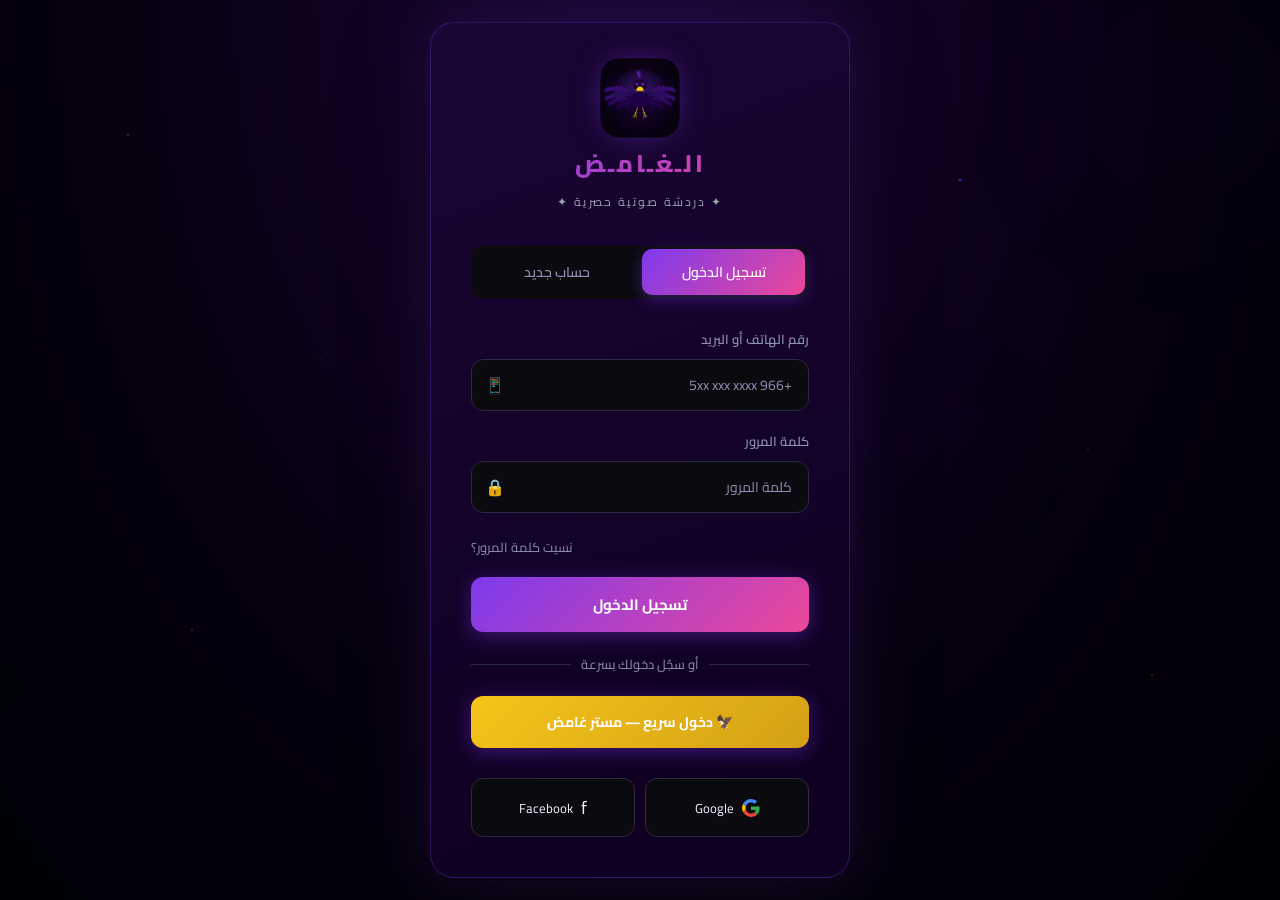
==== commit 5113c2c7: "fix: mobile login - addEventListener, touch targets, quick login button" ====
--- a/index.html
+++ b/index.html
@@ -72,26 +72,27 @@
           <label>رقم الهاتف أو البريد</label>
           <div class="input-icon-group">
             <span class="icon">📱</span>
-            <input type="text" class="form-control" id="loginPhone" placeholder="+966 5xx xxx xxxx" value="+966 512 345 678">
+            <input type="text" class="form-control" id="loginPhone" placeholder="+966 5xx xxx xxxx" autocomplete="tel">
           </div>
         </div>
         <div class="form-group">
           <label>كلمة المرور</label>
           <div class="input-icon-group">
             <span class="icon">🔒</span>
-            <input type="password" class="form-control" id="loginPass" placeholder="••••••••" value="12345678">
+            <input type="password" class="form-control" id="loginPass" placeholder="كلمة المرور" autocomplete="current-password">
           </div>
         </div>
         <div style="text-align:left;margin-bottom:16px">
-          <button class="btn-ghost" style="font-size:13px;padding:0">نسيت كلمة المرور؟</button>
-        </div>
-        <button class="btn-primary" onclick="handleLogin()">تسجيل الدخول</button>
-        <div class="divider">أو</div>
+          <button class="btn-ghost" style="font-size:13px;padding:0" type="button">نسيت كلمة المرور؟</button>
+        </div>
+        <button class="btn-primary" type="button" id="loginBtn">تسجيل الدخول</button>
+        <div class="divider">أو سجّل دخولك بسرعة</div>
+        <button class="btn-primary" type="button" id="quickLoginBtn" style="background:linear-gradient(135deg,#F5C518,#D4A017);margin-bottom:10px;font-size:14px">🦅 دخول سريع — مستر غامض</button>
         <div class="social-login">
-          <button class="btn-social" onclick="handleGoogleLogin()">
+          <button class="btn-social" type="button" id="googleBtn">
             <svg width="18" height="18" viewBox="0 0 48 48" style="vertical-align:middle"><path fill="#4285F4" d="M24 9.5c3.54 0 6.71 1.22 9.21 3.6l6.85-6.85C35.9 2.38 30.47 0 24 0 14.62 0 6.51 5.38 2.56 13.22l7.98 6.19C12.43 13.72 17.74 9.5 24 9.5z"/><path fill="#34A853" d="M46.98 24.55c0-1.57-.15-3.09-.38-4.55H24v9.02h12.94c-.58 2.96-2.26 5.48-4.78 7.18l7.73 6c4.51-4.18 7.09-10.36 7.09-17.65z"/><path fill="#FBBC05" d="M10.53 28.59A14.5 14.5 0 019.5 24c0-1.59.28-3.14.76-4.59L2.56 13.22A23.94 23.94 0 000 24c0 3.77.87 7.35 2.56 10.78l7.97-6.19z"/><path fill="#EA4335" d="M24 48c6.48 0 11.93-2.13 15.89-5.81l-7.73-6c-2.15 1.45-4.92 2.3-8.16 2.3-6.26 0-11.57-4.22-13.47-9.91l-7.98 6.19C6.51 42.62 14.62 48 24 48z"/></svg> Google
           </button>
-          <button class="btn-social" onclick="handleGoogleLogin()">
+          <button class="btn-social" type="button" id="fbBtn">
             <span style="font-size:18px">f</span> Facebook
           </button>
         </div>
@@ -129,7 +130,7 @@
           <span style="color:var(--primary-light);cursor:pointer">شروط الخدمة</span> و
           <span style="color:var(--primary-light);cursor:pointer">سياسة الخصوصية</span>
         </div>
-        <button class="btn-primary" onclick="handleRegister()">إنشاء حساب</button>
+        <button class="btn-primary" type="button" id="regBtn">إنشاء حساب</button>
       </div>
     </div>
   </div>
--- a/css/style.css
+++ b/css/style.css
@@ -350,6 +350,9 @@
 }
 
 .btn-primary {
+  min-height: 48px;
+  touch-action: manipulation;
+  -webkit-tap-highlight-color: rgba(124,58,237,0.3);
   width: 100%;
   padding: 13px;
   background: var(--gradient-1);
@@ -413,6 +416,9 @@
 }
 
 .btn-social {
+  min-height: 48px;
+  touch-action: manipulation;
+  -webkit-tap-highlight-color: rgba(124,58,237,0.2);
   flex: 1;
   padding: 12px;
   border: 1px solid var(--border);
